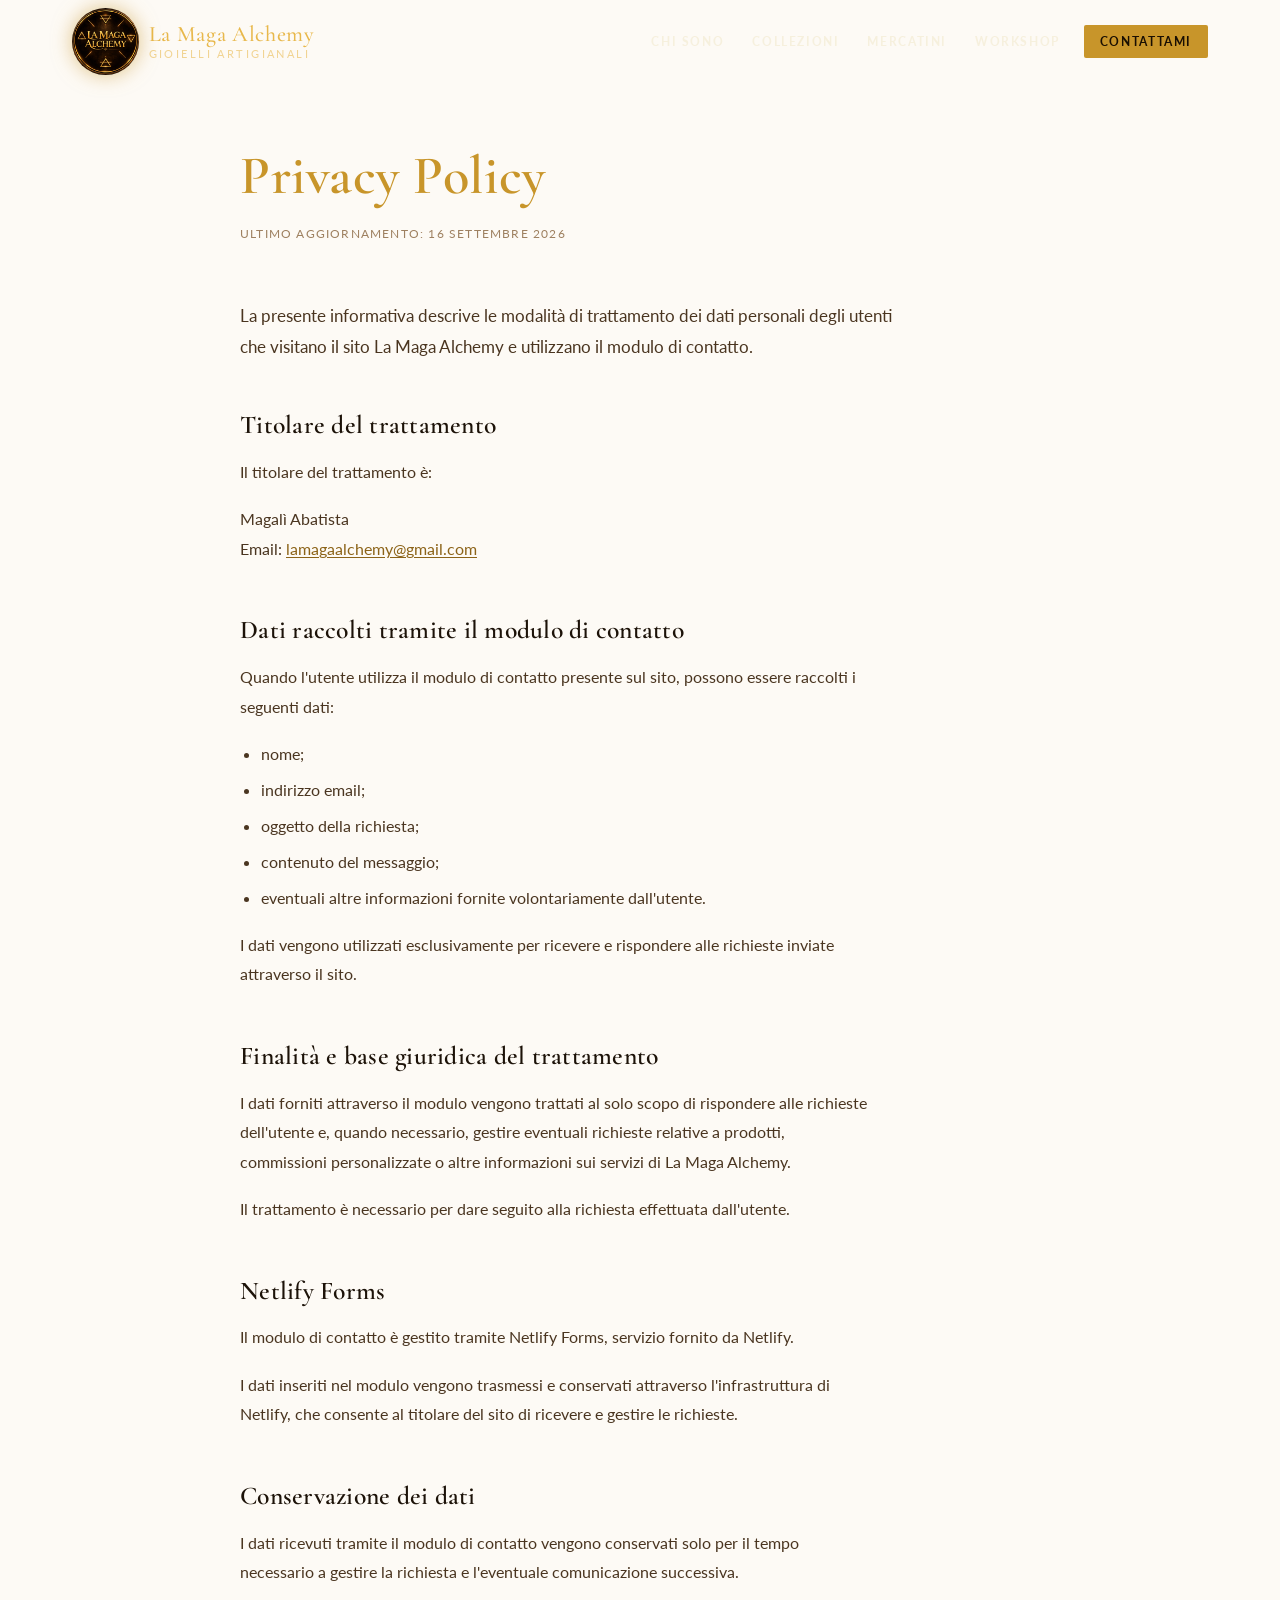
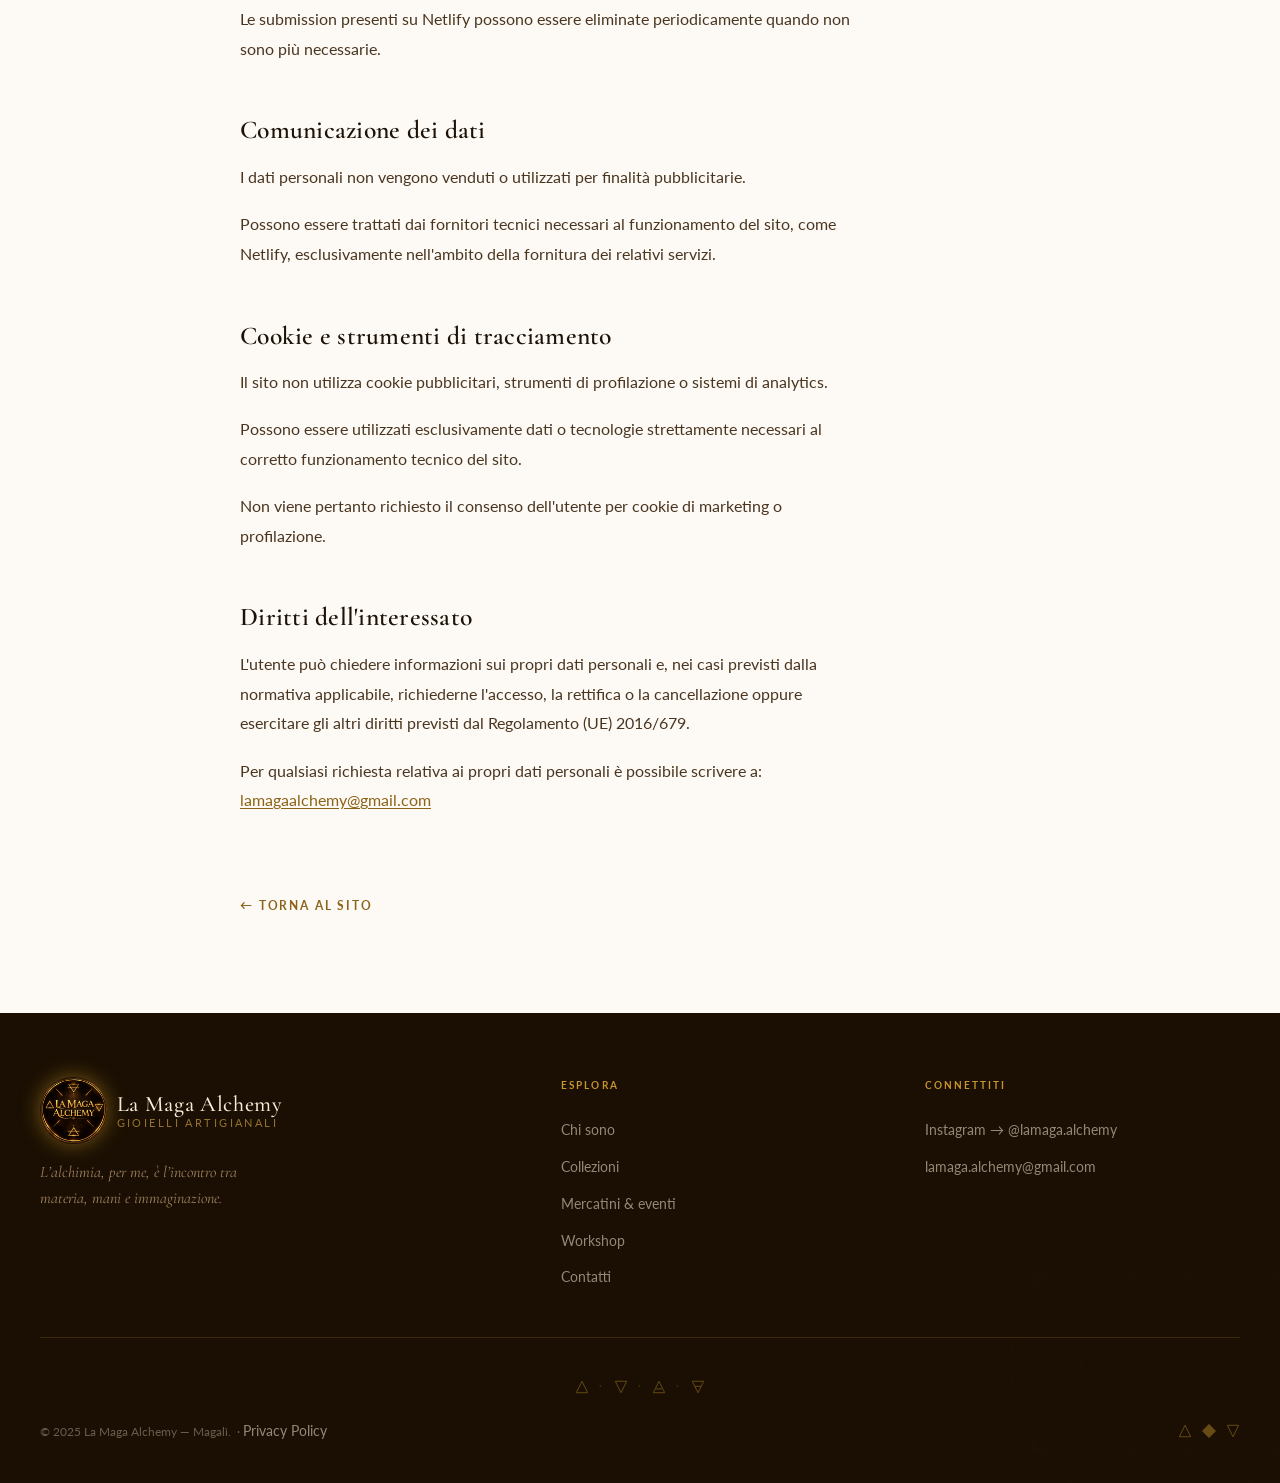
==== privacy-policy.html @ 24e704e9 "Aggiunge pagina Privacy Policy, form contatti funzionante via Netlify Forms, riordino collezioni e r" ====
<!DOCTYPE html>
<html lang="it">
<head>
  <meta charset="UTF-8" />
  <meta name="viewport" content="width=device-width, initial-scale=1.0" />
  <meta name="description" content="Informativa Privacy — La Maga Alchemy. Come vengono trattati i dati personali raccolti tramite il modulo di contatto del sito." />
  <title>Privacy Policy — La Maga Alchemy</title>

  <!-- Favicon (usa il logo come favicon) -->
  <link rel="icon" type="image/jpeg" href="images/logo.jpg" />

  <!-- Google Fonts -->
  <link rel="preconnect" href="https://fonts.googleapis.com" />
  <link rel="preconnect" href="https://fonts.gstatic.com" crossorigin />
  <link href="https://fonts.googleapis.com/css2?family=Cormorant+Garamond:ital,wght@0,300;0,400;0,500;0,600;0,700;1,300;1,400;1,600&family=Lato:wght@300;400;700&display=swap" rel="stylesheet" />

  <link rel="stylesheet" href="style.css" />
</head>
<body>

<!-- ============================================================
  SVG SIMBOLI ALCHEMICI — definizioni riutilizzabili
============================================================ -->
<svg style="display:none" aria-hidden="true">
  <defs>
    <!-- Fuoco △ -->
    <symbol id="sym-fire" viewBox="0 0 20 22">
      <polygon points="10,2 19,20 1,20" fill="none" stroke="currentColor" stroke-width="1.5" stroke-linejoin="round"/>
    </symbol>
    <!-- Acqua ▽ -->
    <symbol id="sym-water" viewBox="0 0 20 22">
      <polygon points="10,20 19,2 1,2" fill="none" stroke="currentColor" stroke-width="1.5" stroke-linejoin="round"/>
    </symbol>
    <!-- Terra △ con barra -->
    <symbol id="sym-earth" viewBox="0 0 20 22">
      <polygon points="10,2 19,20 1,20" fill="none" stroke="currentColor" stroke-width="1.5" stroke-linejoin="round"/>
      <line x1="5" y1="14" x2="15" y2="14" stroke="currentColor" stroke-width="1.5"/>
    </symbol>
    <!-- Aria ▽ con barra -->
    <symbol id="sym-air" viewBox="0 0 20 22">
      <polygon points="10,20 19,2 1,2" fill="none" stroke="currentColor" stroke-width="1.5" stroke-linejoin="round"/>
      <line x1="5" y1="10" x2="15" y2="10" stroke="currentColor" stroke-width="1.5"/>
    </symbol>
    <!-- Rombo decorativo -->
    <symbol id="sym-diamond" viewBox="0 0 14 14">
      <rect x="2" y="2" width="10" height="10" fill="currentColor" transform="rotate(45 7 7)"/>
    </symbol>
  </defs>
</svg>


<!-- ============================================================
  HEADER
============================================================ -->
<header id="header" role="banner">
  <div class="header-inner">
    <a href="index.html" class="logo-wrap" aria-label="La Maga Alchemy — torna all'inizio">
      <img src="images/logo.jpg" alt="Logo La Maga Alchemy" class="logo-img" />
      <div class="logo-text">
        La Maga Alchemy
        <span class="logo-sub">Gioielli Artigianali</span>
      </div>
    </a>

    <button class="hamburger" id="hamburger" aria-label="Apri menu" aria-expanded="false" aria-controls="nav">
      <span></span><span></span><span></span>
    </button>

    <nav id="nav" class="nav" aria-label="Navigazione principale">
      <a href="index.html#chi-sono"  class="nav-link">Chi sono</a>
      <a href="index.html#collezioni" class="nav-link">Collezioni</a>
      <a href="index.html#eventi"    class="nav-link">Mercatini</a>
      <a href="index.html#workshop"  class="nav-link">Workshop</a>
      <a href="index.html#contatti"  class="nav-link nav-cta">Contattami</a>
    </nav>
  </div>
</header>


<!-- ============================================================
  PRIVACY POLICY
============================================================ -->
<section class="section legal-page">
  <div class="container legal-container">

    <h1 class="legal-title">Privacy Policy</h1>
    <p class="legal-updated">Ultimo aggiornamento: 16 settembre 2026</p>

    <p class="legal-intro">
      La presente informativa descrive le modalità di trattamento dei dati personali degli utenti
      che visitano il sito La Maga Alchemy e utilizzano il modulo di contatto.
    </p>

    <div class="legal-body">

      <h2>Titolare del trattamento</h2>
      <p>Il titolare del trattamento è:</p>
      <p>
        Magalì Abatista<br/>
        Email: <a href="mailto:lamagaalchemy@gmail.com">lamagaalchemy@gmail.com</a>
      </p>

      <h2>Dati raccolti tramite il modulo di contatto</h2>
      <p>
        Quando l'utente utilizza il modulo di contatto presente sul sito, possono essere raccolti
        i seguenti dati:
      </p>
      <ul>
        <li>nome;</li>
        <li>indirizzo email;</li>
        <li>oggetto della richiesta;</li>
        <li>contenuto del messaggio;</li>
        <li>eventuali altre informazioni fornite volontariamente dall'utente.</li>
      </ul>
      <p>
        I dati vengono utilizzati esclusivamente per ricevere e rispondere alle richieste inviate
        attraverso il sito.
      </p>

      <h2>Finalità e base giuridica del trattamento</h2>
      <p>
        I dati forniti attraverso il modulo vengono trattati al solo scopo di rispondere alle
        richieste dell'utente e, quando necessario, gestire eventuali richieste relative a
        prodotti, commissioni personalizzate o altre informazioni sui servizi di La Maga Alchemy.
      </p>
      <p>
        Il trattamento è necessario per dare seguito alla richiesta effettuata dall'utente.
      </p>

      <h2>Netlify Forms</h2>
      <p>
        Il modulo di contatto è gestito tramite Netlify Forms, servizio fornito da Netlify.
      </p>
      <p>
        I dati inseriti nel modulo vengono trasmessi e conservati attraverso l'infrastruttura di
        Netlify, che consente al titolare del sito di ricevere e gestire le richieste.
      </p>

      <h2>Conservazione dei dati</h2>
      <p>
        I dati ricevuti tramite il modulo di contatto vengono conservati solo per il tempo
        necessario a gestire la richiesta e l'eventuale comunicazione successiva.
      </p>
      <p>
        Le submission presenti su Netlify possono essere eliminate periodicamente quando non sono
        più necessarie.
      </p>

      <h2>Comunicazione dei dati</h2>
      <p>
        I dati personali non vengono venduti o utilizzati per finalità pubblicitarie.
      </p>
      <p>
        Possono essere trattati dai fornitori tecnici necessari al funzionamento del sito, come
        Netlify, esclusivamente nell'ambito della fornitura dei relativi servizi.
      </p>

      <h2>Cookie e strumenti di tracciamento</h2>
      <p>
        Il sito non utilizza cookie pubblicitari, strumenti di profilazione o sistemi di
        analytics.
      </p>
      <p>
        Possono essere utilizzati esclusivamente dati o tecnologie strettamente necessari al
        corretto funzionamento tecnico del sito.
      </p>
      <p>
        Non viene pertanto richiesto il consenso dell'utente per cookie di marketing o
        profilazione.
      </p>

      <h2>Diritti dell'interessato</h2>
      <p>
        L'utente può chiedere informazioni sui propri dati personali e, nei casi previsti dalla
        normativa applicabile, richiederne l'accesso, la rettifica o la cancellazione oppure
        esercitare gli altri diritti previsti dal Regolamento (UE) 2016/679.
      </p>
      <p>
        Per qualsiasi richiesta relativa ai propri dati personali è possibile scrivere a:
        <a href="mailto:lamagaalchemy@gmail.com">lamagaalchemy@gmail.com</a>
      </p>

    </div>

    <a href="index.html" class="legal-back">← Torna al sito</a>

  </div>
</section>


<!-- ============================================================
  FOOTER
============================================================ -->
<footer id="footer" role="contentinfo">
  <div class="footer-bg-deco" aria-hidden="true">
    <svg viewBox="0 0 600 600" fill="none">
      <circle cx="300" cy="300" r="280" stroke="#C8952A" stroke-width="1"/>
      <polygon points="300,40 540,460 60,460" stroke="#C8952A" stroke-width="0.8" fill="none"/>
      <polygon points="300,560 540,140 60,140" stroke="#C8952A" stroke-width="0.8" fill="none"/>
    </svg>
  </div>

  <div class="footer-inner">

    <div class="footer-top">
      <!-- Brand -->
      <div class="footer-brand">
        <a href="index.html" class="logo-wrap" aria-label="Torna alla home">
          <img src="images/logo.jpg" alt="Logo La Maga Alchemy" class="logo-img" />
          <div class="logo-text">
            La Maga Alchemy
            <span class="logo-sub">Gioielli Artigianali</span>
          </div>
        </a>
        <p class="footer-tagline">
L’alchimia, per me, è l’incontro tra materia, mani e immaginazione.
        </p>
      </div>

      <!-- Link rapidi -->
      <div>
        <p class="footer-col-title">Esplora</p>
        <ul class="footer-links">
          <li><a href="index.html#chi-sono"   class="footer-link">Chi sono</a></li>
          <li><a href="index.html#collezioni" class="footer-link">Collezioni</a></li>
          <li><a href="index.html#eventi"     class="footer-link">Mercatini &amp; eventi</a></li>
          <li><a href="index.html#workshop"   class="footer-link">Workshop</a></li>
          <li><a href="index.html#contatti"   class="footer-link">Contatti</a></li>
        </ul>
      </div>

      <!-- Social & info -->
      <div>
        <p class="footer-col-title">Connettiti</p>
        <ul class="footer-links">
          <li>
            <a href="https://www.instagram.com/lamaga.alchemy" target="_blank" rel="noopener noreferrer" class="footer-link">
              Instagram → @lamaga.alchemy
            </a>
          </li>
          <li>
            <a href="mailto:lamaga.alchemy@gmail.com" class="footer-link">
              lamaga.alchemy@gmail.com
            </a>
          </li>
        </ul>
      </div>
    </div><!-- /footer-top -->

    <!-- Simboli decorativi alchemici -->
    <div class="footer-symbols" aria-hidden="true" style="justify-content:center;margin-bottom:1.5rem">
      <svg width="16" height="18" viewBox="0 0 20 22" fill="none" stroke="currentColor" stroke-width="1.5"><use href="#sym-fire"/></svg>
      <span style="font-size:0.6rem;letter-spacing:0.2em;text-transform:uppercase;font-weight:700;color:var(--gold);opacity:0.45">·</span>
      <svg width="16" height="18" viewBox="0 0 20 22" fill="none" stroke="currentColor" stroke-width="1.5"><use href="#sym-water"/></svg>
      <span style="font-size:0.6rem;letter-spacing:0.2em;text-transform:uppercase;font-weight:700;color:var(--gold);opacity:0.45">·</span>
      <svg width="16" height="18" viewBox="0 0 20 22" fill="none" stroke="currentColor" stroke-width="1.5"><use href="#sym-earth"/></svg>
      <span style="font-size:0.6rem;letter-spacing:0.2em;text-transform:uppercase;font-weight:700;color:var(--gold);opacity:0.45">·</span>
      <svg width="16" height="18" viewBox="0 0 20 22" fill="none" stroke="currentColor" stroke-width="1.5"><use href="#sym-air"/></svg>
    </div>

    <div class="footer-bottom">
      <p class="footer-copy">
        &copy; 2025 La Maga Alchemy — Magalì.
        &nbsp;·&nbsp;<a href="privacy-policy.html" class="footer-link">Privacy Policy</a>
      </p>
      <div class="footer-symbols">
        <svg width="12" height="14" viewBox="0 0 20 22" fill="none" stroke="currentColor" stroke-width="1.5"><use href="#sym-fire"/></svg>
        <svg width="10" height="10" viewBox="0 0 14 14" fill="none" stroke="none"><use href="#sym-diamond"/></svg>
        <svg width="12" height="14" viewBox="0 0 20 22" fill="none" stroke="currentColor" stroke-width="1.5"><use href="#sym-water"/></svg>
      </div>
    </div>

  </div>
</footer>

<script src="script.js"></script>
</body>
</html>
---- style.css ----
/* =============================================
   LA MAGA ALCHEMY — style.css
   Palette: oro caldo su scuro / beige caldo
   ============================================= */

/* --- Google Fonts --- */
@import url('https://fonts.googleapis.com/css2?family=Cormorant+Garamond:ital,wght@0,300;0,400;0,500;0,600;0,700;1,300;1,400;1,600&family=Lato:wght@300;400;700&display=swap');

/* --- Custom Properties --- */
:root {
  --bg-warm:       #FDFAF5;
  --bg-mid:        #F2EBD9;
  --bg-dark:       #1A0F02;
  --bg-dark-soft:  #261608;

  --gold:          #C8952A;
  --gold-light:    #E8B84B;
  --gold-pale:     #F5D98A;
  --gold-dark:     #8C6318;

  --text-dark:     #1C1208;
  --text-mid:      #4A3520;
  --text-light:    #F5EDD8;
  --text-muted:    #9E8060;

  --border-gold:   rgba(200, 149, 42, 0.35);

  --font-title:    'Cormorant Garamond', Georgia, serif;
  --font-body:     'Lato', system-ui, sans-serif;

  --radius:        4px;
  --transition:    0.35s ease;
  --shadow-gold:   0 0 28px rgba(200, 149, 42, 0.22);
}

/* --- Reset & Base --- */
*, *::before, *::after { box-sizing: border-box; margin: 0; padding: 0; }

html { scroll-behavior: smooth; font-size: 16px; }

body {
  background-color: var(--bg-warm);
  color: var(--text-dark);
  font-family: var(--font-body);
  font-weight: 400;
  line-height: 1.7;
  overflow-x: hidden;
}

img { max-width: 100%; display: block; }

a { color: inherit; text-decoration: none; }

ul { list-style: none; }

/* --- Typography --- */
h1, h2, h3, h4 {
  font-family: var(--font-title);
  font-weight: 600;
  line-height: 1.2;
  letter-spacing: 0.01em;
}

h2 { font-size: clamp(2rem, 4vw, 3rem); }
h3 { font-size: clamp(1.4rem, 2.5vw, 1.9rem); }

p { max-width: 68ch; }

/* =============================================
   ORNAMENTAL DIVIDER
   ============================================= */
.divider {
  display: flex;
  align-items: center;
  justify-content: center;
  gap: 16px;
  margin: 3.5rem auto;
  max-width: 480px;
  padding: 0 2rem;
}

.divider-line {
  flex: 1;
  height: 1px;
  background: linear-gradient(90deg, transparent, var(--gold), transparent);
  opacity: 0.55;
}

.divider-symbol {
  color: var(--gold);
  font-size: 1rem;
  display: flex;
  align-items: center;
  gap: 8px;
  flex-shrink: 0;
  opacity: 0.85;
}

.divider-symbol svg {
  width: 14px;
  height: 14px;
}

/* Dark variant for dark sections */
.divider--dark .divider-line {
  background: linear-gradient(90deg, transparent, var(--gold-light), transparent);
  opacity: 0.4;
}
.divider--dark .divider-symbol { color: var(--gold-light); }

/* Section label above heading */
.section-label {
  font-family: var(--font-body);
  font-size: 0.7rem;
  font-weight: 700;
  letter-spacing: 0.22em;
  text-transform: uppercase;
  color: var(--gold);
  margin-bottom: 0.75rem;
  display: block;
}

.section-label--dark { color: var(--gold-light); }

/* =============================================
   HEADER
   ============================================= */
#header {
  position: fixed;
  top: 0;
  left: 0;
  right: 0;
  z-index: 100;
  transition: background var(--transition), box-shadow var(--transition);
  padding: 0.5rem 0;
}

#header.scrolled {
  background: rgba(253, 250, 245, 0.97);
  backdrop-filter: blur(10px);
  box-shadow: 0 1px 0 var(--border-gold), 0 4px 24px rgba(28, 18, 8, 0.08);
}

#header.scrolled .nav-link { color: var(--text-dark); }
#header.scrolled .nav-link:hover { color: var(--gold); }

.header-inner {
  max-width: 1200px;
  margin: 0 auto;
  padding: 0 2rem;
  display: flex;
  align-items: center;
  justify-content: space-between;
  gap: 2rem;
}

.logo-wrap {
  display: flex;
  align-items: center;
  gap: 0.6rem;       /* logo e testo ravvicinati */
  flex-shrink: 0;
}

.logo-img {
  width: 67px;
  height: 67px;
  border-radius: 50%;
  object-fit: cover;
  filter: drop-shadow(0 0 10px rgba(200, 149, 42, 0.55));
  transition: filter var(--transition);
}

.logo-img:hover {
  filter: drop-shadow(0 0 18px rgba(200, 149, 42, 0.8));
}

.logo-text {
  font-family: var(--font-title);
  font-size: 1.38rem;       /* ≈ 22px */
  font-weight: 500;
  letter-spacing: 0.03em;
  color: var(--gold-light);
  transition: color var(--transition);
  line-height: 1.15;
}

#header.scrolled .logo-text { color: var(--text-dark); }

.logo-sub {
  display: block;
  font-family: var(--font-body);
  font-size: 0.69rem;       /* ≈ 11px */
  letter-spacing: 0.22em;   /* ≈ 3px */
  text-transform: uppercase;
  color: rgba(232, 184, 75, 0.58); /* gold-light tenue */
  font-weight: 400;
}

/* Nav */
.nav { display: flex; align-items: center; gap: 0.25rem; }

.nav-link {
  font-family: var(--font-body);
  font-size: 0.72rem;
  font-weight: 700;
  letter-spacing: 0.14em;
  text-transform: uppercase;
  color: rgba(245, 237, 216, 0.85);
  padding: 0.5rem 0.75rem;
  border-radius: var(--radius);
  transition: color var(--transition), background var(--transition);
}

.nav-link:hover { color: var(--gold-light); }

.nav-cta {
  background: var(--gold);
  color: var(--bg-dark) !important;
  padding: 0.45rem 1rem;
  border-radius: 2px;
  margin-left: 0.5rem;
}

.nav-cta:hover { background: var(--gold-light) !important; }

/* Hamburger */
.hamburger {
  display: none;
  flex-direction: column;
  gap: 5px;
  cursor: pointer;
  padding: 6px;
  border: none;
  background: transparent;
}

.hamburger span {
  display: block;
  width: 24px;
  height: 1.5px;
  background: var(--gold-light);
  transition: transform var(--transition), opacity var(--transition);
}

#header.scrolled .hamburger span { background: var(--text-dark); }

.hamburger.open span:nth-child(1) { transform: translateY(6.5px) rotate(45deg); }
.hamburger.open span:nth-child(2) { opacity: 0; }
.hamburger.open span:nth-child(3) { transform: translateY(-6.5px) rotate(-45deg); }

/* Mobile nav */
@media (max-width: 768px) {
  .hamburger { display: flex; }

  .nav {
    display: none;
    position: absolute;
    top: 100%;
    left: 0;
    right: 0;
    background: var(--bg-dark);
    border-top: 1px solid var(--border-gold);
    flex-direction: column;
    padding: 1.5rem 2rem;
    gap: 0.25rem;
    box-shadow: 0 8px 32px rgba(0,0,0,0.4);
  }

  .nav.open { display: flex; }

  .nav-link { color: var(--text-light) !important; padding: 0.6rem 0; width: 100%; }
  .nav-cta { background: var(--gold); color: var(--bg-dark) !important; text-align: center; }
}

/* =============================================
   HERO
   ============================================= */
#hero {
  min-height: 100svh;
  background-color: #0A0A0A;
  display: flex;
  align-items: center;
  justify-content: center;
  text-align: center;
  position: relative;
  overflow: hidden;
  padding: 8rem 2rem 5rem;
}

/* --- Cornice decorativa ---*/
.hero-frame {
  position: absolute;
  /* top: 90px → scende sotto l'header (~83px); left/right: 26px → cristalli (28px) restano dentro */
  inset: 90px 26px 26px;
  border: 1px solid rgba(200, 149, 42, 0.2);
  pointer-events: none;
  z-index: 2;
}

.hero-corner {
  position: absolute;
  width: 58px;
  height: 58px;
  pointer-events: none;
}
.hero-corner svg { width: 100%; height: 100%; display: block; }

.hero-corner--tl { top: -1px; left: -1px; }
.hero-corner--tr { top: -1px; right: -1px; transform: scaleX(-1); }
.hero-corner--bl { bottom: -1px; left: -1px; transform: scaleY(-1); }
.hero-corner--br { bottom: -1px; right: -1px; transform: scale(-1, -1); }

/* --- Cristalli PNG (bigliettino originale, sfondo trasparente) ---
   Strategia di posizionamento:
   • I PNG vengono ancorati ai bordi sinistro/destro dell'hero (left:0 / right:0).
   • L'altezza è vincolata a ~58vh con un max di 620px.
   • max-width: 26vw impedisce che un PNG molto largo invada il testo centrale.
   • L'hero ha overflow:hidden → se il cristallo sborda in alto/basso viene ritagliato
     in modo naturale (effetto "emerge dal bordo"), mentre lateralmente rimane integro.
   • Il cristallo destro è già l'immagine specchiata: nessun scaleX(-1).
-------------------------------------------------- */
/* Contenitore:
   • ancorato a left:0 / right:0 → nessuno sconfinamento orizzontale
   • max-width evita che un PNG molto largo invada il titolo centrale
   • overflow:hidden sull'#hero ritaglia solo l'eventuale sconfinamento verticale */
.hero-crystal {
  position: absolute;
  top: 50%;
  transform: translateY(-50%);
  z-index: 1;
  pointer-events: none;
  opacity: 0;
  max-width: 28vw;
  animation: crystal-appear 1.8s ease 1.2s forwards;
}
/* 28px = 2px dentro la riga del frame (che ora è a 26px dai bordi dell'hero) */
.hero-crystal--left  { left: 28px; }
.hero-crystal--right { right: 28px; }

/* Immagine: altezza fissa, larghezza proporzionale automatica */
.hero-crystal .crystal-img {
  display: block;
  height: clamp(300px, 58vh, 620px);
  width: auto;
  max-width: 100%;    /* non supera il contenitore → rispetta max-width:28vw */
  user-select: none;
  -webkit-user-drag: none;
}

@keyframes crystal-appear {
  from { opacity: 0; transform: translateY(-46%) scale(0.96); }
  to   { opacity: 1; transform: translateY(-50%) scale(1); }
}

/* ── Schermi medi ── */
@media (max-width: 1200px) {
  .hero-crystal           { max-width: 24vw; }
  .hero-crystal .crystal-img { height: clamp(240px, 46vh, 500px); }
}

/* ── Tablet ── */
@media (max-width: 900px) {
  .hero-crystal           { max-width: 22vw; }
  .hero-crystal .crystal-img { height: clamp(160px, 32vh, 320px); }
}

/* ── Cristalli laterali + stelle zona testo: nascosti su mobile ── */
@media (max-width: 768px) {
  .hero-crystal      { display: none; }
  .hero-star--text   { display: none; }
  .hero-star--zona1  { top: 24% !important; left: 12% !important; }
}

/* ── Riga CTA: su desktop è solo il bottone centrato ── */
.hero-cta-row {
  display: flex;
  justify-content: center;
  align-items: center;
}

/* I cristalli accanto al bottone: nascosti su desktop */
.hero-cta-crystal {
  display: none;
}

/* ── Mobile (≤768px): flex row cristallo + bottone + cristallo ── */
@media (max-width: 768px) {
  .hero-cta-row {
    width: 100%;
    padding: 0 16px;
    gap: clamp(8px, 2vw, 12px);
    overflow: visible;
  }
  .hero-cta-crystal {
    display: block;
    width: clamp(60px, 16vw, 80px);
    height: auto;
    opacity: 0.7;
    flex-shrink: 0;
    user-select: none;
    -webkit-user-drag: none;
  }
  /* Il bottone occupa lo spazio rimanente e non trabocca */
  .hero-cta {
    flex: 1;
    min-width: 0;
    padding-left: 24px;
    padding-right: 24px;
    justify-content: center;
  }
}

/* ── Frame mobile ── */
@media (max-width: 640px) {
  .hero-frame { inset: 86px 14px 14px; }
}

/* --- Stelle e scintille --- */
.hero-star {
  position: absolute;
  color: var(--gold);
  pointer-events: none;
  z-index: 1;
  line-height: 1;
  animation: twinkle var(--dur, 3.5s) ease-in-out infinite;
  animation-delay: var(--delay, 0s);
}

@keyframes twinkle {
  /* stato spento: usa --op-lo dall'inline style, default alzato a 0.30 */
  0%, 100% {
    opacity: var(--op-lo, 0.30);
    transform: scale(1);
    filter: none;
  }
  /* stato acceso: opacità fissa alta + glow dorato, indipendente dal --op-hi inline */
  50% {
    opacity: 0.95;
    transform: scale(1.7);
    filter: drop-shadow(0 0 5px rgba(200, 149, 42, 0.9))
            drop-shadow(0 0 10px rgba(200, 149, 42, 0.4));
  }
}

/* --- Contenuto centrale --- */
.hero-inner {
  position: relative;
  z-index: 3;
  max-width: 780px;
}

.hero-eyebrow {
  display: flex;
  align-items: center;
  justify-content: center;
  gap: 12px;
  margin-bottom: 2rem;
  opacity: 0;
  animation: fade-up 0.9s ease 0.3s forwards;
}

.hero-eyebrow span {
  font-size: 0.65rem;
  font-weight: 700;
  letter-spacing: 0.28em;
  text-transform: uppercase;
  color: var(--gold);
}

.hero-eyebrow-line {
  width: 32px;
  height: 1px;
  background: var(--gold);
  opacity: 0.6;
}

.hero-title {
  font-family: var(--font-title);
  font-size: clamp(2.8rem, 7vw, 5.5rem);
  font-weight: 300;
  color: var(--text-light);
  line-height: 1.1;
  letter-spacing: 0.01em;
  margin-bottom: 1rem;
  opacity: 0;
  animation: fade-up 1s ease 0.5s forwards;
}

.hero-title em {
  font-style: italic;
  color: var(--gold-pale);
  font-weight: 400;
}

.hero-sub {
  font-family: var(--font-title);
  font-size: clamp(1.1rem, 2.2vw, 1.5rem);
  font-weight: 300;
  font-style: italic;
  color: var(--text-muted);
  margin-bottom: 2.5rem;
  opacity: 0;
  animation: fade-up 1s ease 0.7s forwards;
}

.hero-cta {
  display: inline-flex;
  align-items: center;
  gap: 10px;
  background: transparent;
  border: 1px solid var(--gold);
  color: var(--gold-light);
  font-family: var(--font-body);
  font-size: 0.72rem;
  font-weight: 700;
  letter-spacing: 0.18em;
  text-transform: uppercase;
  padding: 0.9rem 2rem;
  border-radius: 2px;
  cursor: pointer;
  transition: background var(--transition), color var(--transition), box-shadow var(--transition);
  opacity: 0;
  animation: fade-up 1s ease 0.9s forwards;
}

.hero-cta:hover {
  background: var(--gold);
  color: var(--bg-dark);
  box-shadow: 0 0 24px rgba(200, 149, 42, 0.4);
}

.hero-scroll {
  position: absolute;
  bottom: 16px;
  left: 50%;
  transform: translateX(-50%);
  display: flex;
  flex-direction: column;
  align-items: center;
  gap: 8px;
  color: var(--gold);
  opacity: 0.55;
  animation: bob 2.5s ease-in-out infinite;
  z-index: 1;
}

.hero-scroll span {
  font-size: 0.6rem;
  letter-spacing: 0.2em;
  text-transform: uppercase;
  font-weight: 700;
}

@keyframes bob {
  0%, 100% { transform: translateX(-50%) translateY(0); }
  50%       { transform: translateX(-50%) translateY(6px); }
}

@keyframes fade-up {
  from { opacity: 0; transform: translateY(22px); }
  to   { opacity: 1; transform: translateY(0); }
}

/* =============================================
   SEZIONE GENERICA
   ============================================= */
.section {
  padding: 6rem 2rem;
}

.section--dark {
  background-color: var(--bg-dark);
  color: var(--text-light);
}

.section--mid {
  background-color: var(--bg-mid);
}

.container {
  max-width: 1200px;
  margin: 0 auto;
}

.section-header {
  text-align: center;
  margin-bottom: 4rem;
}

/* Titoli sezioni chiare: oro per coerenza con l'hero */
.section-title { color: var(--gold); }
.section--dark .section-title { color: var(--text-light); }

.section-title span.gold { color: var(--gold); }
.section--dark .section-title span.gold { color: var(--gold-pale); }

.section-desc {
  font-family: var(--font-title);
  font-size: 1.15rem;
  font-style: italic;
  color: var(--text-mid);
  margin: 1rem auto 0;
  max-width: 56ch;
}

.section--dark .section-desc { color: var(--text-muted); }

/* Reveal animation */
.reveal {
  opacity: 0;
  transform: translateY(30px);
  transition: opacity 0.7s ease, transform 0.7s ease;
}

.reveal.visible {
  opacity: 1;
  transform: translateY(0);
}

.reveal-delay-1 { transition-delay: 0.1s; }
.reveal-delay-2 { transition-delay: 0.2s; }
.reveal-delay-3 { transition-delay: 0.3s; }
.reveal-delay-4 { transition-delay: 0.4s; }
.reveal-delay-5 { transition-delay: 0.5s; }

/* =============================================
   CHI SONO
   ============================================= */
.chi-sono-grid {
  display: grid;
  grid-template-columns: 1fr 1fr;
  gap: 5rem;
  align-items: center;
}

.chi-sono-visual {
  position: relative;
  display: flex;
  align-items: center;
  justify-content: center;
}

/* Placeholder per foto di Magalì */
.portrait-placeholder {
  width: 100%;
  max-width: 420px;
  aspect-ratio: 3/4;
  background: linear-gradient(145deg, #2A1A06 0%, #3D2510 40%, #1A0F02 100%);
  border-radius: 2px;
  display: flex;
  flex-direction: column;
  align-items: center;
  justify-content: center;
  gap: 1rem;
  border: 1px solid var(--border-gold);
  position: relative;
  overflow: hidden;
}

.portrait-placeholder::before {
  content: '';
  position: absolute;
  inset: 12px;
  border: 1px solid rgba(200, 149, 42, 0.2);
  border-radius: 1px;
  pointer-events: none;
}

.portrait-photo {
  width: 100%;
  max-width: 420px;
  aspect-ratio: 3/4;
  object-fit: cover;
  border-radius: 2px;
  border: 1px solid var(--border-gold);
}

.portrait-label {
  font-size: 0.62rem;
  letter-spacing: 0.2em;
  text-transform: uppercase;
  color: var(--gold);
  opacity: 0.7;
  font-weight: 700;
}

/* Decorative circle behind portrait */
.portrait-deco {
  position: absolute;
  width: 90%;
  max-width: 380px;
  aspect-ratio: 1;
  border-radius: 50%;
  border: 1px solid rgba(200, 149, 42, 0.2);
  top: 50%;
  left: 50%;
  transform: translate(-44%, -46%);
  z-index: -1;
}

.chi-sono-content p {
  color: var(--text-mid);
  margin-bottom: 1.25rem;
  font-size: 1.02rem;
  max-width: 100%;
}

.chi-sono-content p:last-of-type { margin-bottom: 2rem; }

.chi-sono-content .quote {
  font-family: var(--font-title);
  font-size: 1.3rem;
  font-style: italic;
  font-weight: 400;
  color: var(--gold-dark);
  border-left: 2px solid var(--gold);
  padding-left: 1.25rem;
  margin: 2rem 0;
  line-height: 1.5;
}

/* Elementi cards */
.elementi-row {
  display: flex;
  gap: 1.5rem;
  margin-top: 2rem;
  flex-wrap: wrap;
}

.elemento-chip {
  display: flex;
  align-items: center;
  gap: 8px;
  font-size: 0.72rem;
  font-weight: 700;
  letter-spacing: 0.12em;
  text-transform: uppercase;
  color: var(--text-mid);
}

.elemento-chip svg { color: var(--gold); flex-shrink: 0; }

/* =============================================
   COLLEZIONI
   ============================================= */
.collezioni-tabs {
  display: flex;
  justify-content: center;
  gap: 0.5rem;
  flex-wrap: wrap;
  margin-bottom: 3rem;
}

.tab-btn {
  font-family: var(--font-body);
  font-size: 0.7rem;
  font-weight: 700;
  letter-spacing: 0.14em;
  text-transform: uppercase;
  padding: 0.5rem 1.1rem;
  border: 1px solid var(--border-gold);
  border-radius: 2px;
  background: transparent;
  color: var(--text-mid);
  cursor: pointer;
  transition: all var(--transition);
}

.tab-btn:hover,
.tab-btn.active {
  background: var(--gold);
  color: var(--bg-dark);
  border-color: var(--gold);
}

.collezione-group { display: none; }
.collezione-group.active { display: block; }

.products-grid {
  display: grid;
  grid-template-columns: repeat(auto-fit, minmax(260px, 300px));
  justify-content: center;
  gap: 1.5rem;
}

/* Product card */
.product-card {
  border-radius: 2px;
  overflow: hidden;
  background: var(--bg-warm);
  border: 1px solid var(--border-gold);
  cursor: pointer;
  transition: transform 0.35s ease, box-shadow 0.35s ease;
}

.product-card:hover {
  transform: translateY(-5px);
  box-shadow: 0 12px 40px rgba(200, 149, 42, 0.18);
}

.product-img-wrap {
  position: relative;
  aspect-ratio: 1;
  overflow: hidden;
}

/* Foto reale prodotto (sostituisce .product-ph quando disponibile) */
.product-img {
  width: 100%;
  height: 100%;
  object-fit: cover;
  object-position: center;
  display: block;
  transition: transform 0.5s ease;
}
.product-card:hover .product-img { transform: scale(1.04); }

/* Placeholder gradienti per ogni prodotto */
.product-ph {
  width: 100%;
  height: 100%;
  display: flex;
  align-items: center;
  justify-content: center;
  transition: transform 0.5s ease;
}

.product-card:hover .product-ph { transform: scale(1.04); }

.product-ph--1 {
  background: linear-gradient(135deg, #2A1806 0%, #8C5A20 50%, #3D2510 100%);
}
.product-ph--2 {
  background: linear-gradient(135deg, #1A1206 0%, #6B4A1A 45%, #2A1A08 100%);
}
.product-ph--3 {
  background: linear-gradient(135deg, #0F1A1A 0%, #1A4040 50%, #0A1215 100%);
}
.product-ph--4 {
  background: linear-gradient(135deg, #200A06 0%, #6B2010 50%, #1A0804 100%);
}
.product-ph--5 {
  background: linear-gradient(135deg, #101820 0%, #1A3050 50%, #080F18 100%);
}
.product-ph--6 {
  background: linear-gradient(135deg, #1A1006 0%, #4A3010 50%, #0F0A02 100%);
}

.product-ph-label {
  font-size: 0.6rem;
  letter-spacing: 0.18em;
  text-transform: uppercase;
  color: rgba(245, 217, 138, 0.55);
  font-weight: 700;
}

/* Overlay on hover */
.product-overlay {
  position: absolute;
  inset: 0;
  background: rgba(200, 149, 42, 0.15);
  display: flex;
  align-items: center;
  justify-content: center;
  opacity: 0;
  transition: opacity var(--transition);
}

.product-card:hover .product-overlay { opacity: 1; }

.product-overlay-icon {
  width: 44px;
  height: 44px;
  border-radius: 50%;
  border: 1px solid rgba(245, 237, 216, 0.6);
  display: flex;
  align-items: center;
  justify-content: center;
  color: var(--text-light);
  font-size: 1.1rem;
}

.product-info {
  padding: 1.1rem 1.25rem 1.4rem;
}

.product-name {
  font-family: var(--font-title);
  font-size: 1.15rem;
  font-weight: 600;
  color: var(--text-dark);
  margin-bottom: 0.3rem;
}

.product-desc {
  font-size: 0.82rem;
  color: var(--text-muted);
  line-height: 1.5;
  margin-bottom: 0.75rem;
  max-width: 100%;
}

.product-tag {
  display: inline-block;
  font-size: 0.62rem;
  font-weight: 700;
  letter-spacing: 0.14em;
  text-transform: uppercase;
  color: var(--gold-dark);
  border: 1px solid var(--gold-dark);
  padding: 0.2rem 0.6rem;
  border-radius: 2px;
}

/* =============================================
   MERCATINI & EVENTI
   ============================================= */

/* Stati dinamici (caricamento / nessun evento) */
.eventi-loading,
.eventi-empty {
  grid-column: 1 / -1;
  text-align: center;
  font-family: var(--font-title);
  font-style: italic;
  font-size: 1.1rem;
  color: var(--text-muted);
  padding: 3rem 1rem;
  opacity: 0.7;
}

.eventi-grid {
  display: grid;
  grid-template-columns: repeat(auto-fill, minmax(300px, 1fr));
  gap: 1.5rem;
}

.evento-card {
  padding: 1.75rem;
  border: 1px solid rgba(200, 149, 42, 0.25);
  border-radius: 2px;
  background: rgba(200, 149, 42, 0.04);
  transition: border-color var(--transition), background var(--transition);
  position: relative;
}

.evento-card:hover {
  border-color: var(--gold);
  background: rgba(200, 149, 42, 0.08);
}

.evento-date {
  font-family: var(--font-title);
  font-size: 2.2rem;
  font-weight: 300;
  color: var(--gold);
  line-height: 1;
}

.evento-month {
  font-size: 0.65rem;
  font-weight: 700;
  letter-spacing: 0.2em;
  text-transform: uppercase;
  color: var(--gold);
  opacity: 0.7;
  margin-bottom: 1rem;
  display: block;
}

.evento-nome {
  font-family: var(--font-title);
  font-size: 1.2rem;
  font-weight: 600;
  color: var(--text-dark);
  margin-bottom: 0.4rem;
}

.evento-luogo {
  font-size: 0.82rem;
  color: var(--text-mid);
  display: flex;
  align-items: center;
  gap: 6px;
  margin-bottom: 0.75rem;
}

.evento-desc {
  font-size: 0.88rem;
  color: var(--text-mid);
  line-height: 1.6;
  max-width: 100%;
}

.evento-badge {
  position: absolute;
  top: 1.25rem;
  right: 1.25rem;
  font-size: 0.58rem;
  font-weight: 700;
  letter-spacing: 0.16em;
  text-transform: uppercase;
  color: var(--bg-dark);
  background: var(--gold);
  padding: 0.25rem 0.6rem;
  border-radius: 2px;
}

/* =============================================
   WORKSHOP
   ============================================= */
.workshop-grid {
  display: grid;
  grid-template-columns: repeat(auto-fit, minmax(320px, 420px));
  justify-content: center;
  gap: 2rem;
}

.workshop-card {
  padding: 2.25rem;
  background: var(--bg-warm);
  border: 1px solid var(--border-gold);
  border-radius: 2px;
  transition: box-shadow var(--transition), transform var(--transition);
}

.workshop-card:hover {
  box-shadow: var(--shadow-gold);
  transform: translateY(-3px);
}

.workshop-icon {
  width: 48px;
  height: 48px;
  margin-bottom: 1.25rem;
  color: var(--gold);
}

.workshop-title {
  font-family: var(--font-title);
  font-size: 1.35rem;
  font-weight: 600;
  color: var(--text-dark);
  margin-bottom: 0.75rem;
}

.workshop-desc {
  font-size: 0.9rem;
  color: var(--text-mid);
  line-height: 1.7;
  margin-bottom: 1.5rem;
  max-width: 100%;
}

.workshop-meta {
  display: flex;
  flex-wrap: wrap;
  gap: 1rem;
  margin-bottom: 1.5rem;
}

.workshop-meta-item {
  display: flex;
  align-items: center;
  gap: 6px;
  font-size: 0.78rem;
  color: var(--text-muted);
  font-weight: 700;
}

.workshop-meta-item svg { color: var(--gold); flex-shrink: 0; }

.btn-outline {
  display: inline-flex;
  align-items: center;
  gap: 8px;
  font-family: var(--font-body);
  font-size: 0.7rem;
  font-weight: 700;
  letter-spacing: 0.14em;
  text-transform: uppercase;
  color: var(--gold-dark);
  border: 1px solid var(--gold);
  padding: 0.6rem 1.2rem;
  border-radius: 2px;
  background: transparent;
  cursor: pointer;
  transition: all var(--transition);
}

.btn-outline:hover {
  background: var(--gold);
  color: var(--bg-dark);
}

/* =============================================
   CONTATTI
   ============================================= */
.contatti-grid {
  display: grid;
  grid-template-columns: 1fr 1.2fr;
  gap: 5rem;
  align-items: start;
}

.contatti-info h3 {
  font-size: 1.7rem;
  color: var(--text-dark);
  margin-bottom: 1rem;
}

.contatti-info p {
  color: var(--text-mid);
  margin-bottom: 2rem;
  font-size: 1rem;
}

.contatti-links { display: flex; flex-direction: column; gap: 1rem; }

.contatti-link {
  display: flex;
  align-items: center;
  gap: 1rem;
  padding: 1rem 1.25rem;
  border: 1px solid var(--border-gold);
  border-radius: 2px;
  transition: border-color var(--transition), background var(--transition);
  color: var(--text-dark);
}

.contatti-link:hover {
  border-color: var(--gold);
  background: rgba(200, 149, 42, 0.05);
  color: var(--gold-dark);
}

.contatti-link-icon {
  width: 40px;
  height: 40px;
  border-radius: 50%;
  background: var(--bg-mid);
  display: flex;
  align-items: center;
  justify-content: center;
  color: var(--gold);
  flex-shrink: 0;
}

.contatti-link-text { font-size: 0.88rem; }
.contatti-link-label {
  display: block;
  font-size: 0.62rem;
  font-weight: 700;
  letter-spacing: 0.16em;
  text-transform: uppercase;
  color: var(--text-muted);
  margin-bottom: 0.15rem;
}
.contatti-link-value { font-weight: 700; font-size: 0.92rem; }

/* Form */
.contact-form { display: flex; flex-direction: column; gap: 1.25rem; }

.form-group { display: flex; flex-direction: column; gap: 0.4rem; }

.form-label {
  font-size: 0.65rem;
  font-weight: 700;
  letter-spacing: 0.16em;
  text-transform: uppercase;
  color: var(--text-muted);
}

.form-input,
.form-textarea,
.form-select {
  font-family: var(--font-body);
  font-size: 0.92rem;
  color: var(--text-dark);
  background: var(--bg-warm);
  border: 1px solid var(--border-gold);
  border-radius: 2px;
  padding: 0.75rem 1rem;
  outline: none;
  transition: border-color var(--transition), box-shadow var(--transition);
}

.form-input:focus,
.form-textarea:focus,
.form-select:focus {
  border-color: var(--gold);
  box-shadow: 0 0 0 3px rgba(200, 149, 42, 0.12);
}

.form-textarea {
  resize: vertical;
  min-height: 130px;
  line-height: 1.6;
}

.form-row { display: grid; grid-template-columns: 1fr 1fr; gap: 1.25rem; }

.btn-primary {
  align-self: flex-start;
  display: inline-flex;
  align-items: center;
  gap: 10px;
  font-family: var(--font-body);
  font-size: 0.72rem;
  font-weight: 700;
  letter-spacing: 0.16em;
  text-transform: uppercase;
  background: var(--gold);
  color: var(--bg-dark);
  border: none;
  padding: 0.85rem 2rem;
  border-radius: 2px;
  cursor: pointer;
  transition: background var(--transition), box-shadow var(--transition);
}

.btn-primary:hover {
  background: var(--gold-light);
  box-shadow: 0 4px 20px rgba(200, 149, 42, 0.35);
}

.form-success {
  display: none;
  background: rgba(200, 149, 42, 0.08);
  border: 1px solid var(--gold);
  padding: 1rem 1.25rem;
  border-radius: 2px;
  font-size: 0.9rem;
  color: var(--gold-dark);
  font-weight: 700;
}

.form-privacy-note {
  font-size: 0.8rem;
  line-height: 1.6;
  color: var(--text-muted);
}

.form-privacy-note a {
  color: var(--gold-dark);
  text-decoration: underline;
  text-underline-offset: 2px;
}

.form-privacy-note a:hover { color: var(--gold); }

/* =============================================
   PAGINA LEGALE (Privacy Policy)
   ============================================= */
.legal-page { padding: 9rem 2rem 6rem; }

.legal-container {
  max-width: 800px;
  margin: 0 auto;
}

.legal-title {
  font-size: clamp(2.4rem, 6vw, 3.4rem);
  color: var(--gold);
  margin-bottom: 0.9rem;
}

.legal-updated {
  font-size: 0.75rem;
  letter-spacing: 0.1em;
  text-transform: uppercase;
  color: var(--text-muted);
  margin-bottom: 3.5rem;
}

.legal-intro {
  color: var(--text-mid);
  font-size: 1.05rem;
  line-height: 1.85;
  margin-bottom: 3rem;
}

.legal-body h2 {
  font-size: clamp(1.3rem, 2.2vw, 1.6rem);
  color: var(--text-dark);
  margin: 3.25rem 0 1rem;
}

.legal-body h2:first-child { margin-top: 0; }

.legal-body p {
  color: var(--text-mid);
  font-size: 1rem;
  line-height: 1.85;
  max-width: 70ch;
  margin-bottom: 1.1rem;
}

.legal-body ul {
  margin: 0 0 1.1rem;
  padding-left: 1.3rem;
  max-width: 70ch;
}

.legal-body ul li {
  list-style: disc;
  color: var(--text-mid);
  font-size: 1rem;
  line-height: 1.85;
  margin-bottom: 0.4rem;
}

.legal-body a {
  color: var(--gold-dark);
  text-decoration: underline;
  text-underline-offset: 2px;
}

.legal-body a:hover { color: var(--gold); }

.legal-back {
  display: inline-block;
  margin-top: 4rem;
  font-size: 0.72rem;
  font-weight: 700;
  letter-spacing: 0.16em;
  text-transform: uppercase;
  color: var(--gold-dark);
}

.legal-back:hover { color: var(--gold); }

@media (max-width: 640px) {
  .legal-page { padding: 7rem 1.25rem 4rem; }
  .legal-body h2 { margin: 2.5rem 0 0.9rem; }
}

/* =============================================
   FOOTER
   ============================================= */
#footer {
  background: var(--bg-dark);
  padding: 4rem 2rem 2.5rem;
  color: var(--text-light);
  position: relative;
  overflow: hidden;
}

.footer-bg-deco {
  position: absolute;
  bottom: -40px;
  right: -40px;
  width: 320px;
  height: 320px;
  opacity: 0.04;
  pointer-events: none;
}

.footer-inner {
  max-width: 1200px;
  margin: 0 auto;
}

.footer-top {
  display: grid;
  grid-template-columns: 1.5fr 1fr 1fr;
  gap: 3rem;
  padding-bottom: 3rem;
  border-bottom: 1px solid rgba(200, 149, 42, 0.2);
  margin-bottom: 2.5rem;
}

.footer-brand .logo-wrap { margin-bottom: 1rem; }
.footer-brand .logo-text { color: var(--text-light); }

.footer-tagline {
  font-family: var(--font-title);
  font-size: 1rem;
  font-style: italic;
  color: var(--text-muted);
  line-height: 1.6;
  max-width: 32ch;
}

.footer-col-title {
  font-size: 0.65rem;
  font-weight: 700;
  letter-spacing: 0.2em;
  text-transform: uppercase;
  color: var(--gold);
  margin-bottom: 1.25rem;
}

.footer-links { display: flex; flex-direction: column; gap: 0.6rem; }

.footer-link {
  font-size: 0.88rem;
  color: rgba(245, 237, 216, 0.55);
  transition: color var(--transition);
}

.footer-link:hover { color: var(--gold-light); }

.footer-bottom {
  display: flex;
  align-items: center;
  justify-content: space-between;
  flex-wrap: wrap;
  gap: 1rem;
}

.footer-copy {
  font-size: 0.78rem;
  color: rgba(245, 237, 216, 0.35);
}

.footer-symbols {
  display: flex;
  align-items: center;
  gap: 10px;
  color: var(--gold);
  opacity: 0.45;
}

.footer-symbols svg { width: 14px; height: 14px; }

/* =============================================
   RESPONSIVE
   ============================================= */
@media (max-width: 1024px) {
  .chi-sono-grid { grid-template-columns: 1fr; gap: 3rem; }
  .portrait-placeholder { max-width: 340px; margin: 0 auto; }
  .contatti-grid { grid-template-columns: 1fr; gap: 3rem; }
  .footer-top { grid-template-columns: 1fr 1fr; }
}

@media (max-width: 768px) {
  .section { padding: 4.5rem 1.5rem; }
  .workshop-grid { grid-template-columns: 1fr; }
  .form-row { grid-template-columns: 1fr; }
  .footer-top { grid-template-columns: 1fr; gap: 2rem; }
  .footer-bottom { flex-direction: column; align-items: flex-start; }
  .hero-title { font-size: clamp(2.2rem, 9vw, 3.5rem); }
}

@media (max-width: 480px) {
  .products-grid { grid-template-columns: 1fr; }
  .eventi-grid { grid-template-columns: 1fr; }
}

/* =============================================
   PRODUCT LIGHTBOX
   ============================================= */
.product-card { cursor: pointer; }

.product-lightbox {
  position: fixed;
  inset: 0;
  z-index: 1000;
  display: flex;
  align-items: center;
  justify-content: center;
  padding: 1.5rem;
  opacity: 0;
  visibility: hidden;
  transition: opacity var(--transition), visibility var(--transition);
}

.product-lightbox.open {
  opacity: 1;
  visibility: visible;
}

.product-lightbox-backdrop {
  position: absolute;
  inset: 0;
  background: rgba(28, 18, 8, 0.72);
  backdrop-filter: blur(3px);
}

.product-lightbox-dialog {
  position: relative;
  display: grid;
  grid-template-columns: 1.1fr 1fr;
  max-width: 920px;
  width: 100%;
  max-height: 88vh;
  overflow: auto;
  background: var(--bg-warm);
  border: 1px solid var(--border-gold);
  border-radius: 4px;
  box-shadow: var(--shadow-gold);
  transform: translateY(16px) scale(0.97);
  transition: transform var(--transition);
}

.product-lightbox.open .product-lightbox-dialog {
  transform: translateY(0) scale(1);
}

.product-lightbox-close {
  position: absolute;
  top: 0.85rem;
  right: 0.85rem;
  z-index: 2;
  display: flex;
  align-items: center;
  justify-content: center;
  width: 2.25rem;
  height: 2.25rem;
  background: var(--bg-warm);
  border: 1px solid var(--border-gold);
  border-radius: 50%;
  color: var(--text-dark);
  cursor: pointer;
  transition: color var(--transition), border-color var(--transition);
}

.product-lightbox-close:hover {
  color: var(--gold);
  border-color: var(--gold);
}

.product-lightbox-media {
  position: relative;
  min-height: 280px;
  background: var(--bg-warm);
}

.product-lightbox-media img {
  display: block;
  width: 100%;
  height: 100%;
  object-fit: cover;
}

.product-lightbox-nav {
  position: absolute;
  top: 50%;
  transform: translateY(-50%);
  display: flex;
  align-items: center;
  justify-content: center;
  width: 2.25rem;
  height: 2.25rem;
  background: rgba(28, 18, 8, 0.55);
  border: 1px solid var(--border-gold);
  border-radius: 50%;
  color: #fff;
  font-size: 1.4rem;
  line-height: 1;
  cursor: pointer;
  transition: background var(--transition), color var(--transition);
}

.product-lightbox-nav:hover {
  background: var(--gold);
  color: var(--text-dark);
}

.product-lightbox-nav--prev { left: 0.75rem; }
.product-lightbox-nav--next { right: 0.75rem; }

.product-lightbox-dots {
  position: absolute;
  left: 0;
  right: 0;
  bottom: 0.85rem;
  display: flex;
  align-items: center;
  justify-content: center;
  gap: 0.4rem;
}

.product-lightbox-dot {
  width: 0.45rem;
  height: 0.45rem;
  border-radius: 50%;
  background: rgba(255, 255, 255, 0.55);
}

.product-lightbox-dot.active {
  background: var(--gold);
}

.product-lightbox-info {
  display: flex;
  flex-direction: column;
  gap: 0.85rem;
  padding: 2.5rem 2.25rem;
}

.product-lightbox-name {
  font-size: 1.5rem;
  color: var(--text-dark);
}

.product-lightbox-desc {
  color: var(--text-mid);
  line-height: 1.7;
}

.product-lightbox-tag {
  align-self: flex-start;
  padding: 0.35rem 0.9rem;
  font-size: 0.78rem;
  letter-spacing: 0.04em;
  text-transform: uppercase;
  color: var(--gold-dark);
  border: 1px solid var(--border-gold);
  border-radius: 999px;
}

@media (max-width: 640px) {
  .product-lightbox-dialog {
    grid-template-columns: 1fr;
    max-height: 92vh;
  }
  .product-lightbox-media { min-height: 220px; }
  .product-lightbox-info { padding: 1.75rem; }
}
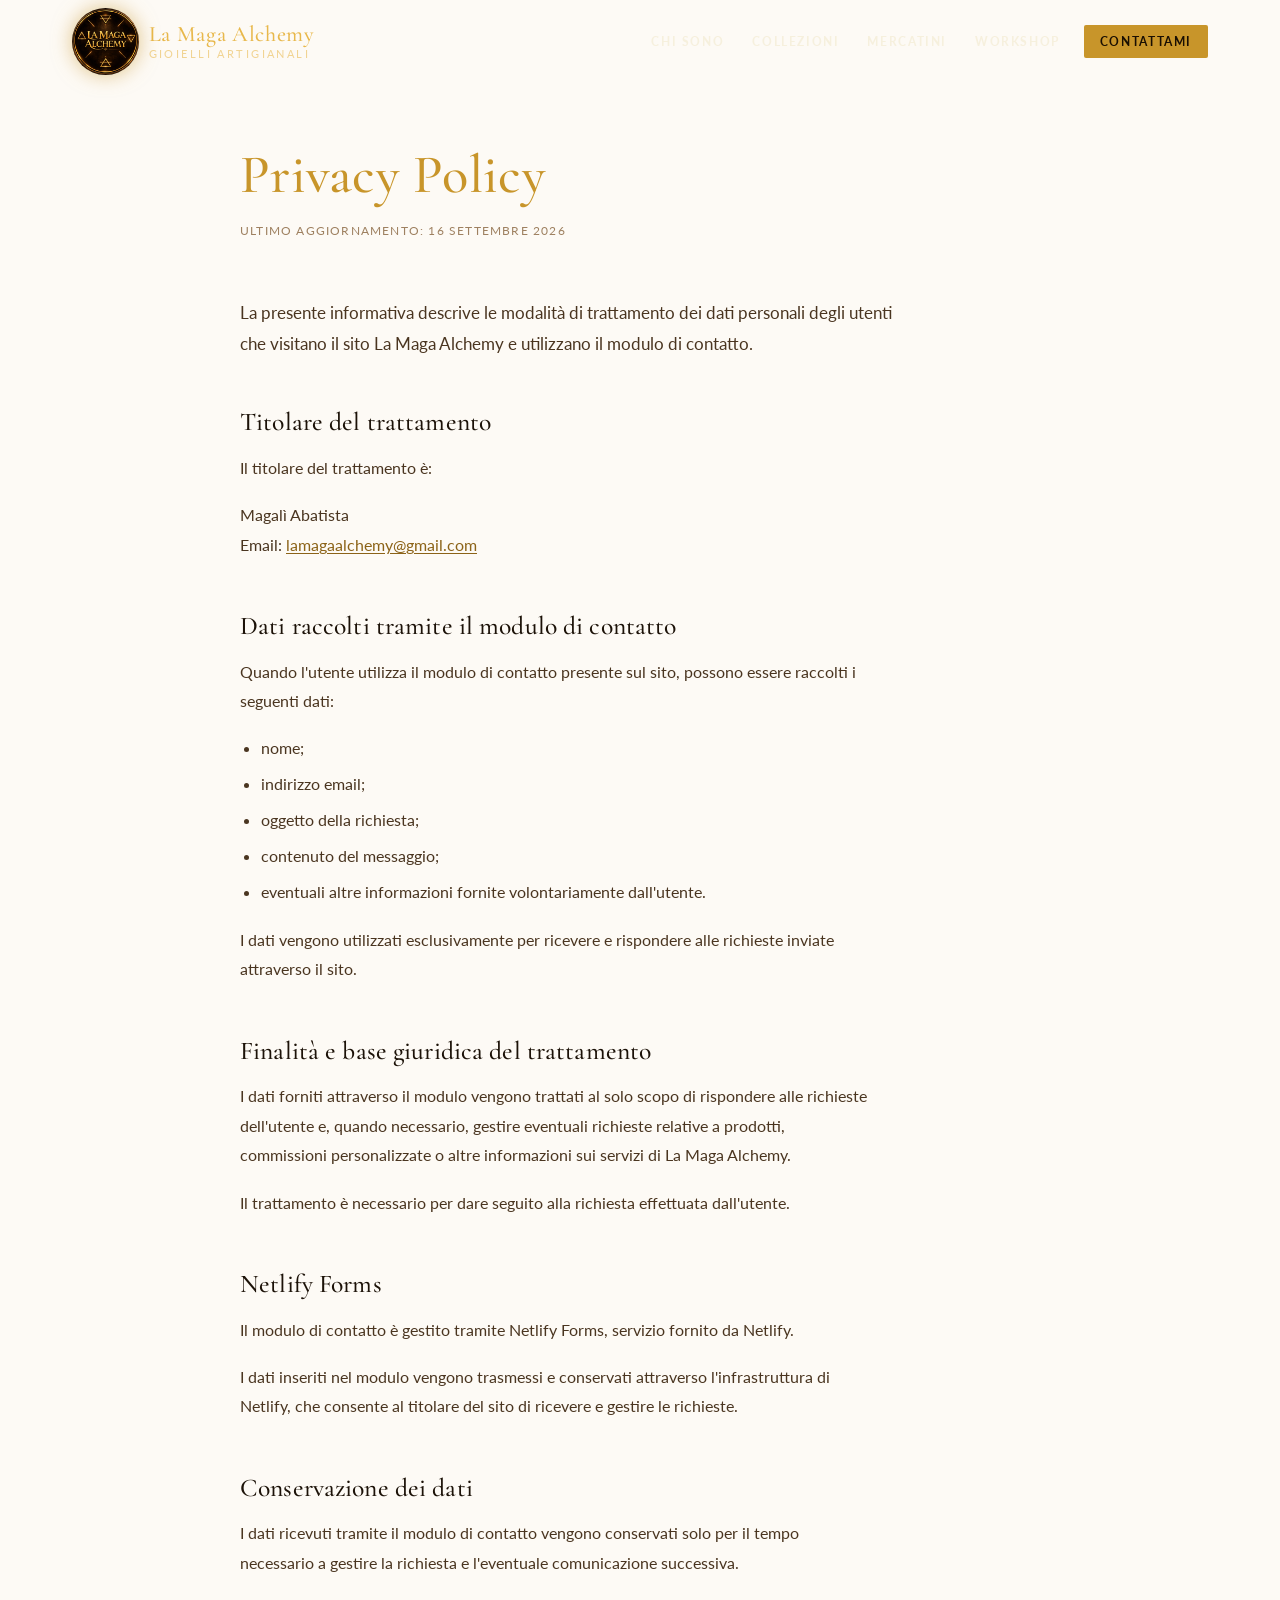
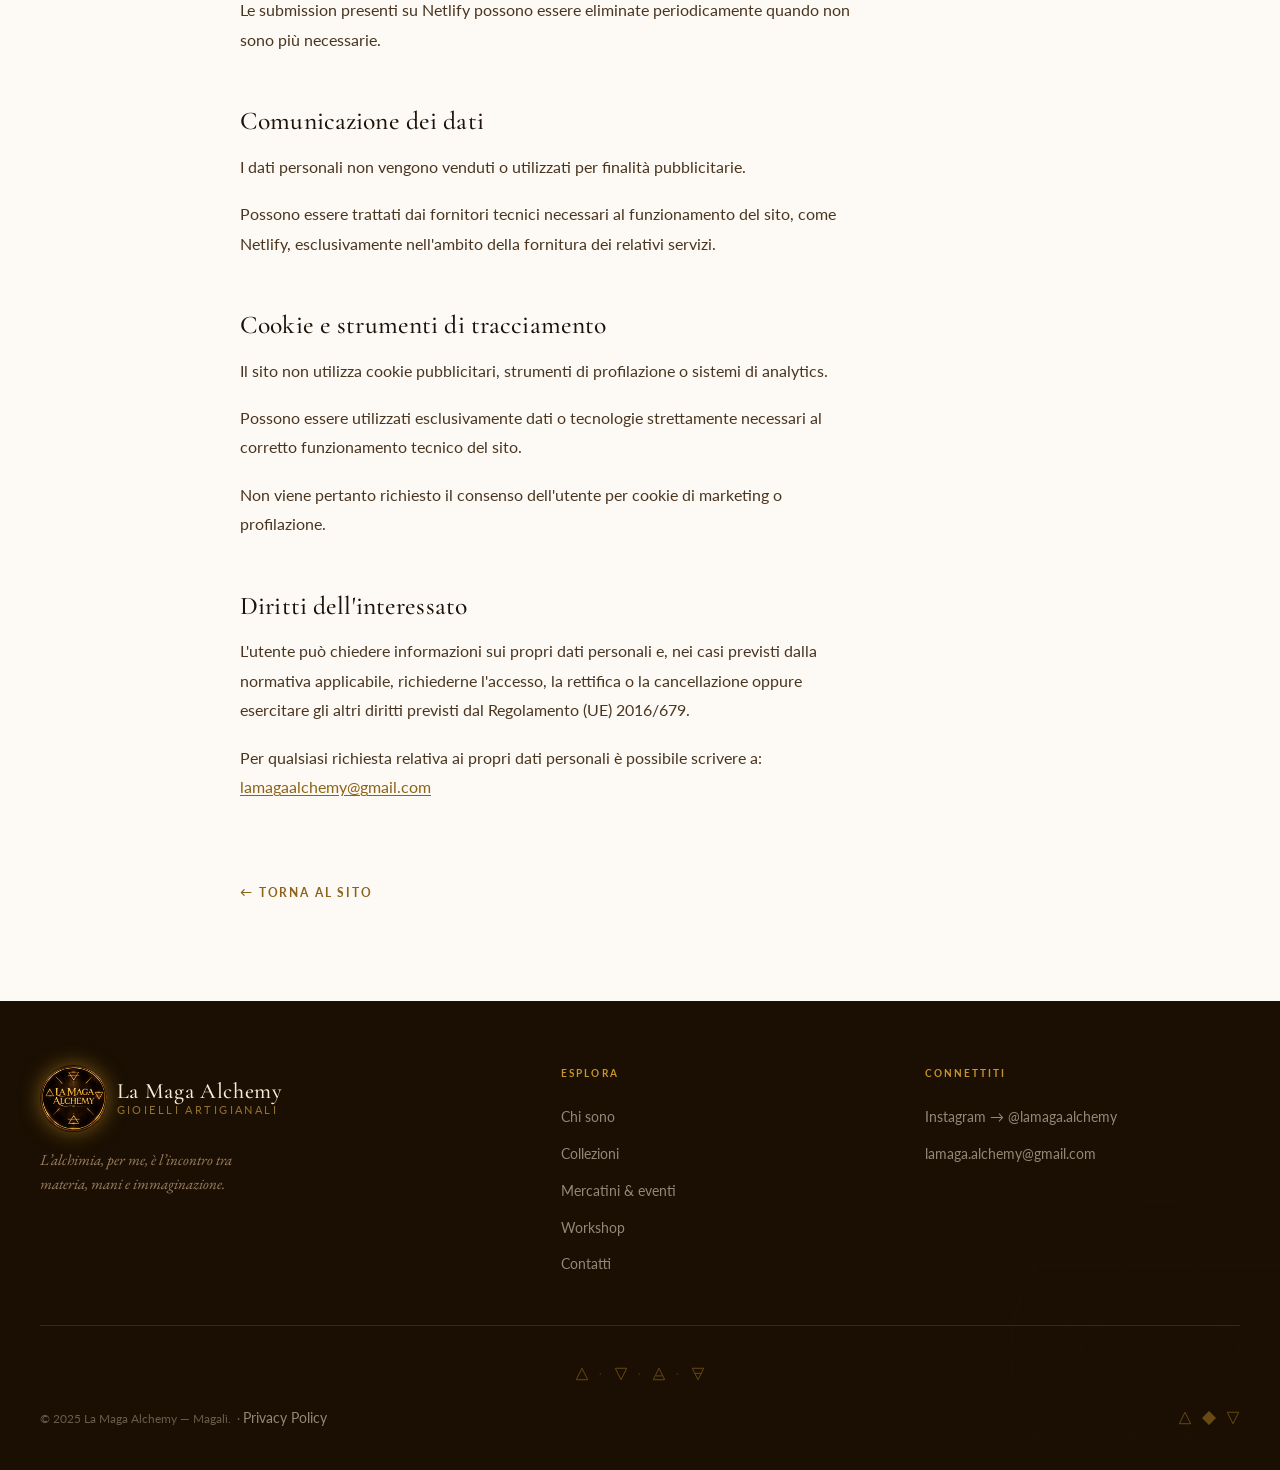
==== commit 40d64fe2: "Rifinisce la tipografia: titoli in Cormorant Medium, testi secondari in EB Garamond e nuova composiz" ====
--- a/privacy-policy.html
+++ b/privacy-policy.html
@@ -12,7 +12,7 @@
   <!-- Google Fonts -->
   <link rel="preconnect" href="https://fonts.googleapis.com" />
   <link rel="preconnect" href="https://fonts.gstatic.com" crossorigin />
-  <link href="https://fonts.googleapis.com/css2?family=Cormorant+Garamond:ital,wght@0,300;0,400;0,500;0,600;0,700;1,300;1,400;1,600&family=Lato:wght@300;400;700&display=swap" rel="stylesheet" />
+  <link href="https://fonts.googleapis.com/css2?family=Cormorant+Garamond:ital,wght@0,300;0,400;0,500;0,600;0,700;1,300;1,400;1,600&family=EB+Garamond:ital,wght@0,400;0,500;1,400&family=Lato:wght@300;400;700&display=swap" rel="stylesheet" />
 
   <link rel="stylesheet" href="style.css" />
 </head>
--- a/style.css
+++ b/style.css
@@ -4,7 +4,7 @@
    ============================================= */
 
 /* --- Google Fonts --- */
-@import url('https://fonts.googleapis.com/css2?family=Cormorant+Garamond:ital,wght@0,300;0,400;0,500;0,600;0,700;1,300;1,400;1,600&family=Lato:wght@300;400;700&display=swap');
+@import url('https://fonts.googleapis.com/css2?family=Cormorant+Garamond:ital,wght@0,300;0,400;0,500;0,600;0,700;1,300;1,400;1,600&family=EB+Garamond:ital,wght@0,400;0,500;1,400&family=Lato:wght@300;400;700&display=swap');
 
 /* --- Custom Properties --- */
 :root {
@@ -26,6 +26,7 @@
   --border-gold:   rgba(200, 149, 42, 0.35);
 
   --font-title:    'Cormorant Garamond', Georgia, serif;
+  --font-text:     'EB Garamond', Georgia, serif;   /* testi secondari in serif */
   --font-body:     'Lato', system-ui, sans-serif;
 
   --radius:        4px;
@@ -56,9 +57,11 @@
 /* --- Typography --- */
 h1, h2, h3, h4 {
   font-family: var(--font-title);
-  font-weight: 600;
-  line-height: 1.2;
-  letter-spacing: 0.01em;
+  font-weight: 500;
+  line-height: 1.15;
+  letter-spacing: 0.005em;
+  font-kerning: normal;
+  text-rendering: optimizeLegibility;
 }
 
 h2 { font-size: clamp(2rem, 4vw, 3rem); }
@@ -476,29 +479,43 @@
 
 .hero-title {
   font-family: var(--font-title);
-  font-size: clamp(2.8rem, 7vw, 5.5rem);
-  font-weight: 300;
+  /* ~36px su telefono → 64px su desktop largo */
+  font-size: clamp(2.15rem, 1.5rem + 3.2vw, 4rem);
+  font-weight: 500;
   color: var(--text-light);
-  line-height: 1.1;
-  letter-spacing: 0.01em;
-  margin-bottom: 1rem;
+  line-height: 1.06;
+  letter-spacing: -0.005em;
+  margin-bottom: 1.6rem;
   opacity: 0;
   animation: fade-up 1s ease 0.5s forwards;
 }
 
+/* Righe del titolo: a capo voluto, con un leggero sfalsamento
+   per evitare un blocco di tre righe tutte uguali */
+.hero-line { display: block; }
+.hero-line + .hero-line { padding-left: clamp(0.35em, 0.1em + 1.4vw, 0.9em); }
+
+/* "un pezzo di magia." — corsivo più piccolo, leggero e arioso */
 .hero-title em {
+  display: block;
+  margin-top: 0.28em;
+  font-size: 0.7em;
   font-style: italic;
+  font-weight: 400;
+  letter-spacing: 0.015em;
   color: var(--gold-pale);
+  opacity: 0.88;
+}
+
+.hero-sub {
+  font-family: var(--font-text);
+  font-size: clamp(1rem, 0.92rem + 0.45vw, 1.22rem);
   font-weight: 400;
-}
-
-.hero-sub {
-  font-family: var(--font-title);
-  font-size: clamp(1.1rem, 2.2vw, 1.5rem);
-  font-weight: 300;
   font-style: italic;
+  line-height: 1.55;
   color: var(--text-muted);
-  margin-bottom: 2.5rem;
+  max-width: 34ch;
+  margin: 0 auto 2.5rem;
   opacity: 0;
   animation: fade-up 1s ease 0.7s forwards;
 }
@@ -595,8 +612,8 @@
 .section--dark .section-title span.gold { color: var(--gold-pale); }
 
 .section-desc {
-  font-family: var(--font-title);
-  font-size: 1.15rem;
+  font-family: var(--font-text);
+  font-size: 1.08rem;
   font-style: italic;
   color: var(--text-mid);
   margin: 1rem auto 0;
@@ -708,8 +725,8 @@
 .chi-sono-content p:last-of-type { margin-bottom: 2rem; }
 
 .chi-sono-content .quote {
-  font-family: var(--font-title);
-  font-size: 1.3rem;
+  font-family: var(--font-text);
+  font-size: 1.2rem;
   font-style: italic;
   font-weight: 400;
   color: var(--gold-dark);
@@ -921,18 +938,29 @@
 .eventi-empty {
   grid-column: 1 / -1;
   text-align: center;
-  font-family: var(--font-title);
+  font-family: var(--font-text);
   font-style: italic;
-  font-size: 1.1rem;
+  font-size: 1.02rem;
   color: var(--text-muted);
   padding: 3rem 1rem;
   opacity: 0.7;
 }
 
+/* Colonne a larghezza massima fissa + auto-fit: con pochi eventi le
+   card restano centrate, quando le righe si riempiono l'ultima riga
+   parte da sinistra (stesso comportamento della griglia workshop). */
 .eventi-grid {
   display: grid;
-  grid-template-columns: repeat(auto-fill, minmax(300px, 1fr));
+  grid-template-columns: repeat(auto-fit, minmax(300px, 384px));
+  justify-content: center;
   gap: 1.5rem;
+}
+
+/* Con auto-fit le colonne vuote collassano: i messaggi di
+   caricamento/vuoto userebbero una sola colonna stretta. */
+.eventi-grid:has(> .eventi-loading, > .eventi-empty),
+.workshop-grid:has(> .eventi-loading, > .eventi-empty) {
+  display: block;
 }
 
 .evento-card {
@@ -1374,8 +1402,8 @@
 .footer-brand .logo-text { color: var(--text-light); }
 
 .footer-tagline {
-  font-family: var(--font-title);
-  font-size: 1rem;
+  font-family: var(--font-text);
+  font-size: 0.95rem;
   font-style: italic;
   color: var(--text-muted);
   line-height: 1.6;
@@ -1440,7 +1468,6 @@
   .form-row { grid-template-columns: 1fr; }
   .footer-top { grid-template-columns: 1fr; gap: 2rem; }
   .footer-bottom { flex-direction: column; align-items: flex-start; }
-  .hero-title { font-size: clamp(2.2rem, 9vw, 3.5rem); }
 }
 
 @media (max-width: 480px) {
